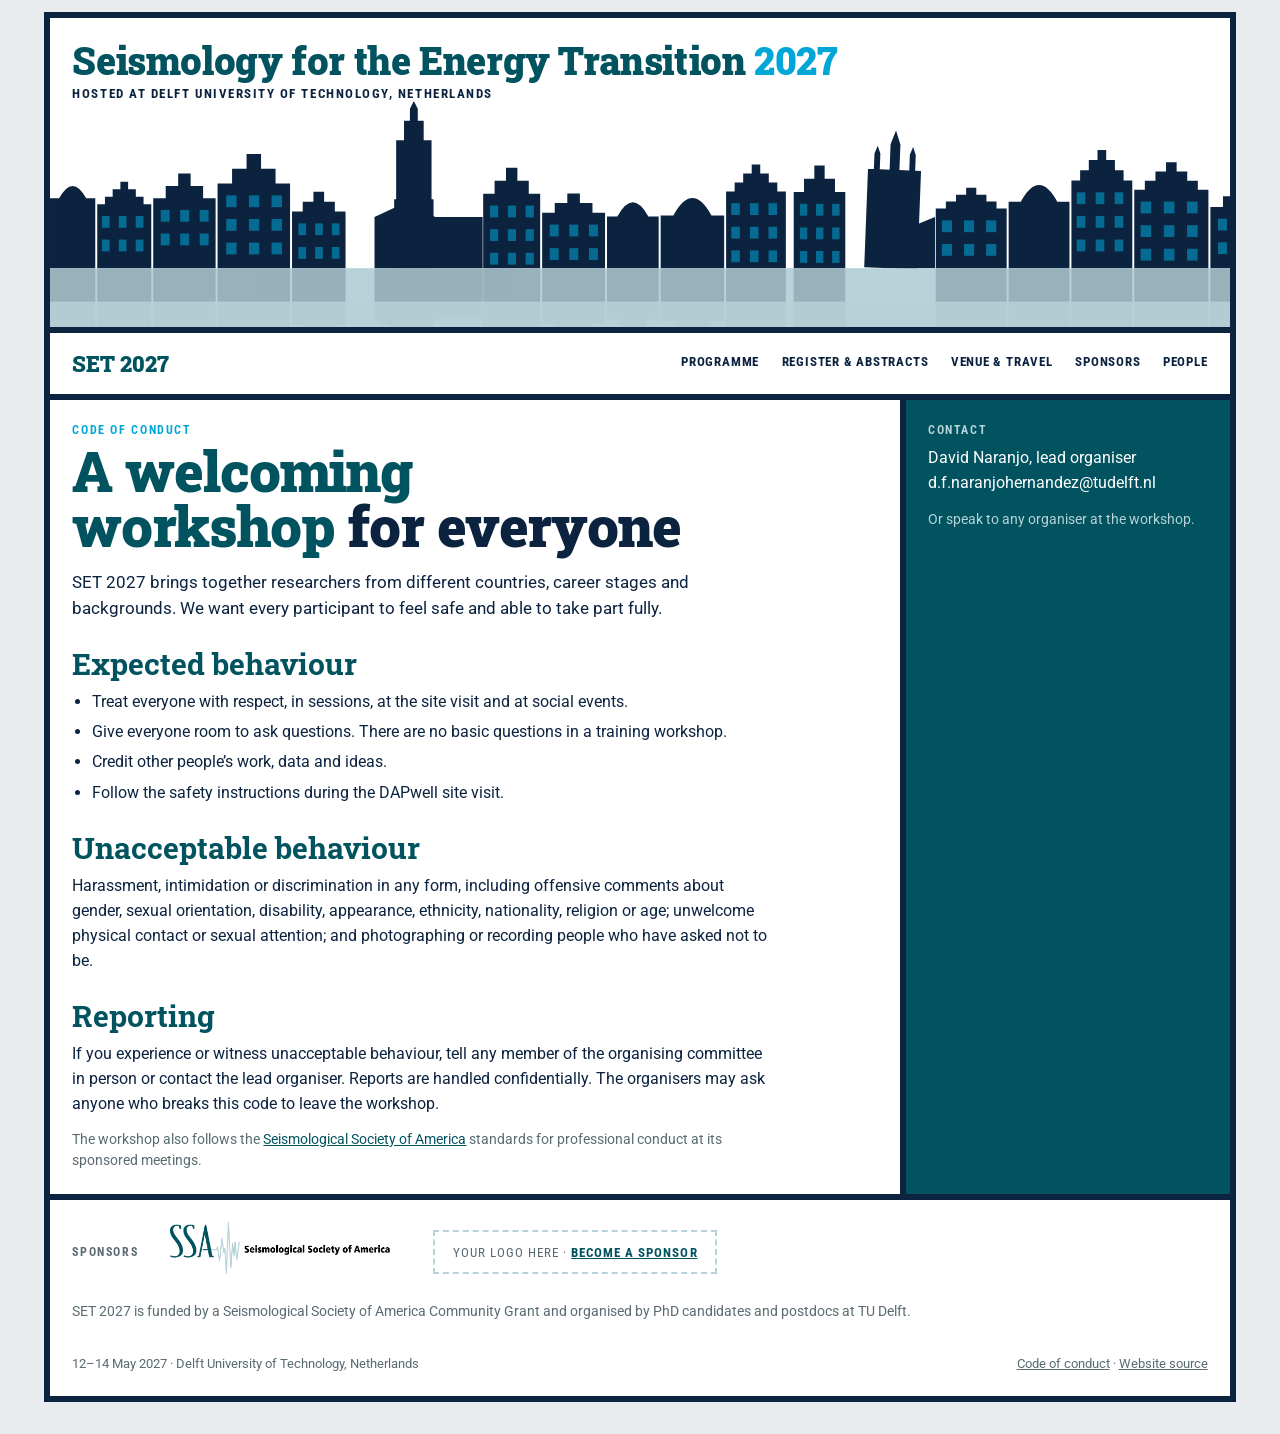
==== code-of-conduct.html @ 019ff0f4 "Add SET 2027 website: home, programme, registration, venue, sponsors, people, code of conduct Co-Aut" ====
<!doctype html>
<html lang="en">
<head>
<meta charset="utf-8">
<meta name="viewport" content="width=device-width, initial-scale=1, viewport-fit=cover">
<title>Code of conduct · SET 2027</title>
<meta name="description" content="Code of conduct for the SET 2027 workshop.">
<!-- HEAD:START -->
<link rel="preconnect" href="https://fonts.googleapis.com">
<link rel="preconnect" href="https://fonts.gstatic.com" crossorigin>
<link rel="stylesheet" href="https://fonts.googleapis.com/css2?family=Roboto+Slab:wght@400;700;900&family=Roboto+Condensed:wght@400;700&family=Roboto:wght@400;500&display=swap">
<link rel="stylesheet" href="assets/css/style.css">
<link rel="icon" href="assets/img/favicon.svg" type="image/svg+xml">
<!-- HEAD:END -->
</head>
<body>
<div class="page">
<div class="grid">
<!-- HEADER:START -->
<header class="cell full mast">
  <div class="name-block">
    <a class="name" href="index.html">Seismology for the Energy Transition <span>2027</span></a>
    <div class="host">Hosted at Delft University of Technology, Netherlands</div>
  </div>
  <svg class="skyline" viewBox="0 0 1200 230" role="img" aria-label="Delft skyline: canal houses with stepped gables, the Nieuwe Kerk spire and the leaning tower of the Oude Kerk, above a canal"></svg>
</header>
<nav class="cell full nav" aria-label="Main">
  <a class="home" href="index.html">SET 2027</a>
  <a class="link" href="programme.html">Programme</a>
  <a class="link" href="register.html">Register &amp; abstracts</a>
  <a class="link" href="venue.html">Venue &amp; travel</a>
  <a class="link" href="sponsors.html">Sponsors</a>
  <a class="link" href="people.html">People</a>
</nav>
<!-- HEADER:END -->
<main style="display:contents">
<section class="cell span2 prose">
  <div class="k c">Code of conduct</div>
  <h1 style="margin-top:.4rem">A welcoming workshop <span>for everyone</span></h1>
  <p class="lede">SET 2027 brings together researchers from different countries, career stages and backgrounds. We want every participant to feel safe and able to take part fully.</p>
  <h2>Expected behaviour</h2>
  <ul>
    <li>Treat everyone with respect, in sessions, at the site visit and at social events.</li>
    <li>Give everyone room to ask questions. There are no basic questions in a training workshop.</li>
    <li>Credit other people’s work, data and ideas.</li>
    <li>Follow the safety instructions during the DAPwell site visit.</li>
  </ul>
  <h2>Unacceptable behaviour</h2>
  <p>Harassment, intimidation or discrimination in any form, including offensive comments about gender, sexual orientation, disability, appearance, ethnicity, nationality, religion or age; unwelcome physical contact or sexual attention; and photographing or recording people who have asked not to be.</p>
  <h2>Reporting</h2>
  <p>If you experience or witness unacceptable behaviour, tell any member of the organising committee in person or contact the lead organiser. Reports are handled confidentially. The organisers may ask anyone who breaks this code to leave the workshop.</p>
  <p class="small">The workshop also follows the <a href="https://www.seismosoc.org/">Seismological Society of America</a> standards for professional conduct at its sponsored meetings.</p>
</section>
<section class="cell teal">
  <div class="k" style="color:var(--mist)">Contact</div>
  <p style="margin-top:.6rem">David Naranjo, lead organiser<br>d.f.naranjohernandez@tudelft.nl</p>
  <p class="small">Or speak to any organiser at the workshop.</p>
</section>
</main>
<!-- FOOTER:START -->
<footer class="cell full spon" id="sponsors-strip">
  <div class="k">Sponsors</div>
  <div class="logos">
    <a href="https://www.seismosoc.org/" rel="noopener"><img src="assets/img/ssa-logo.png" alt="Seismological Society of America" width="229" height="52"></a>
    <div class="slot-logo">Your logo here · <a href="sponsors.html">become a sponsor</a></div>
  </div>
  <p class="small full" style="grid-column:1/-1">SET 2027 is funded by a Seismological Society of America Community Grant and organised by PhD candidates and postdocs at TU Delft.</p>
  <div class="foot" style="grid-column:1/-1">
    <span>12–14 May 2027 · Delft University of Technology, Netherlands</span>
    <span><a href="code-of-conduct.html">Code of conduct</a> · <a href="https://github.com/davidn182/Seismology-for-the-Energy-Transition">Website source</a></span>
  </div>
</footer>
<!-- FOOTER:END -->
</div>
</div>
<script src="assets/js/site.js"></script>
</body>
</html>
---- assets/css/style.css ----
/* SET 2027 website
   Layout: a Mondrian-style grid of cells separated by dark-blue lines.
   Palette: SSA teal and mist, TU Delft cyan and dark blue. */
:root{
  --teal:#00535f;
  --mist:#b7d2d8;
  --cyan:#00a6d6;
  --navy:#0c2340;
  --paper:#ffffff;
  --mute:#5a6b72;
  --line:6px;
  --f-disp:"Roboto Slab",Rockwell,Georgia,serif;
  --f-cond:"Roboto Condensed","Arial Narrow",Arial,sans-serif;
  --f-body:"Roboto",Arial,Helvetica,sans-serif;
}
*,*::before,*::after{box-sizing:border-box}
html{background:#e9ecee}
body{margin:0;background:#e9ecee;color:var(--navy);font-family:var(--f-body);font-size:16px;line-height:1.55;-webkit-font-smoothing:antialiased}
img{max-width:100%}
a{color:var(--teal)}
a:focus-visible,button:focus-visible{outline:3px solid var(--cyan);outline-offset:2px}

.page{max-width:76rem;margin:0 auto;padding-left:max(12px,env(safe-area-inset-left,0px));padding-right:max(12px,env(safe-area-inset-right,0px));padding-block:12px 32px}
.grid{display:grid;gap:var(--line);background:var(--navy);border:var(--line) solid var(--navy);grid-template-columns:1.7fr .9fr 1fr}
.cell{background:var(--paper);padding:1.4rem;min-width:0}
.full{grid-column:1/-1}
.span2{grid-column:span 2}
.teal{background:var(--teal);color:#fff}
.cyan{background:var(--cyan);color:#fff}
.mist{background:var(--mist);color:var(--navy)}
.navyc{background:var(--navy);color:#fff}
.teal a,.cyan a,.navyc a{color:#fff}

/* labels and type */
.k{font:700 .72rem var(--f-cond);letter-spacing:.14em;text-transform:uppercase}
.k.c{color:var(--cyan)}
.v{font:700 1.9rem/1.05 var(--f-disp);margin-top:.3rem}
h1,h2,h3{font-family:var(--f-disp);text-wrap:balance;margin:0}
h1{font-weight:900;font-size:clamp(2rem,4.6vw,3.5rem);line-height:.98;letter-spacing:-.02em;color:var(--teal)}
h1 span{color:var(--navy)}
h2{font-weight:700;font-size:clamp(1.4rem,2.6vw,1.9rem);line-height:1.1;color:var(--teal)}
h3{font-weight:700;font-size:1.2rem;line-height:1.15}
p{margin:0 0 .8rem}
p:last-child{margin-bottom:0}
.lede{font-size:1.05rem;max-width:38rem;margin-top:1rem}
.prose>*{max-width:44rem}
.prose h2{margin:1.6rem 0 .6rem}
.prose h2:first-child{margin-top:0}
.prose ul,.prose ol{padding-left:1.2rem;margin:0 0 .9rem}
.prose li{margin-bottom:.35rem}
.small{font-size:.85rem;color:var(--mute)}
.teal .small,.cyan .small,.navyc .small{color:var(--mist)}

/* masthead: name + Delft skyline */
.mast{padding:0}
.mast .name-block{padding:1.4rem 1.4rem 0;display:flex;flex-direction:column;gap:.35rem}
.mast .name{font:900 clamp(1.4rem,3.6vw,2.4rem)/1.05 var(--f-disp);color:var(--teal);letter-spacing:-.01em;text-decoration:none;text-wrap:balance}
.mast .name span{color:var(--cyan)}
.mast .host{font:700 .8rem var(--f-cond);letter-spacing:.12em;text-transform:uppercase}
.mast svg{display:block;width:100%;height:auto}
.mast .sky{fill:var(--paper)}.mast .sil{fill:var(--navy)}.mast .water{fill:var(--mist)}.mast .refl{fill:var(--navy);opacity:.18}.mast .win{fill:var(--cyan)}

/* nav */
.nav{display:flex;flex-wrap:wrap;gap:.4rem 1.4rem;align-items:center;padding-block:1rem}
.nav .home{font:900 1.35rem var(--f-disp);color:var(--teal);margin-right:auto;text-decoration:none}
.nav a.link{font:700 .82rem var(--f-cond);text-transform:uppercase;letter-spacing:.06em;color:var(--navy);text-decoration:none;border-bottom:3px solid transparent;padding-bottom:2px}
.nav a.link:hover{border-bottom-color:var(--mist)}
.nav a.link[aria-current="page"]{border-bottom-color:var(--cyan)}

/* buttons */
.btn{display:inline-block;background:var(--teal);color:#fff;padding:.7rem 1rem;font:700 .85rem var(--f-cond);text-transform:uppercase;letter-spacing:.06em;text-decoration:none;border:0}
.btn:hover{background:var(--navy)}
.btn.inv{background:#fff;color:var(--teal)}
.btn.inv:hover{background:var(--mist)}
.btn.pending{background:var(--mist);color:var(--navy);cursor:default}

/* hero */
.hero h1{margin-top:.4rem}
.photo{margin:0;padding:0;position:relative;min-height:22rem}
.photo img{position:absolute;inset:0;width:100%;height:100%;object-fit:cover;object-position:50% 30%}
.photo figcaption{position:absolute;right:0;bottom:0;background:#0c2340cc;color:#fff;font-size:.65rem;padding:.2rem .45rem}
.photo figcaption a{color:#fff}

/* stepped-gable house cell */
.gable{background:var(--navy);padding:0;display:flex}
.house{flex:1;background-color:var(--teal);color:#fff;padding:7.6rem 1.4rem 1.4rem;display:flex;flex-direction:column;justify-content:flex-end;gap:1rem;position:relative;
  background-image:linear-gradient(90deg,#ffffff1f 2px,transparent 2px),linear-gradient(#ffffff1f 2px,transparent 2px);background-size:46px 46px;background-position:-2px -2px;
  clip-path:polygon(0 100%,0 104px,14% 104px,14% 78px,26% 78px,26% 52px,38% 52px,38% 26px,44% 26px,44% 0,56% 0,56% 26px,62% 26px,62% 52px,74% 52px,74% 78px,86% 78px,86% 104px,100% 104px,100% 100%)}
.house::before{content:"";position:absolute;left:50%;top:34px;width:28px;height:40px;transform:translateX(-50%);background:var(--mist);opacity:.55}
.house>*{position:relative}
.house .k{color:var(--mist)}
.house .btn{align-self:flex-start}

/* day cards */
.day h3{margin:.35rem 0 .45rem}
.day p{font-size:.92rem}
.day a.more{display:inline-block;margin-top:.6rem;font:700 .78rem var(--f-cond);text-transform:uppercase;letter-spacing:.06em}

/* figures */
.fig{margin:0;padding:0}
.fig img{display:block;width:100%;height:auto}
.fig figcaption{display:flex;flex-wrap:wrap;justify-content:space-between;gap:.2rem 1rem;padding:.55rem 1rem;font-size:.72rem;color:var(--mute);border-top:1px solid var(--mist)}
.fig figcaption a{color:inherit}

/* programme */
.slots{list-style:none;margin:0;padding:0;display:flex;flex-direction:column}
.slot{display:grid;grid-template-columns:3.4rem 1fr;gap:.8rem;padding:.6rem 0;border-top:1px solid var(--mist)}
.slot:first-child{border-top:0}
.slot time{font:700 .82rem var(--f-cond);font-variant-numeric:tabular-nums;padding-top:.15rem;color:var(--mute)}
.slot .t{font:700 1rem/1.25 var(--f-disp)}
.slot .s{font-size:.86rem;color:var(--mute);margin-top:.15rem}
.slot.brk .t{font:400 .92rem var(--f-body);color:var(--mute)}
.slot.key .t{color:var(--teal)}
.dayhead{display:flex;flex-direction:column;gap:.3rem}

/* facts list */
.facts{display:grid;grid-template-columns:repeat(auto-fit,minmax(12rem,1fr));gap:1.2rem 1.6rem}
.facts div{min-width:0}

/* people */
.people{display:grid;grid-template-columns:repeat(auto-fill,minmax(14rem,1fr));gap:var(--line);background:var(--navy)}
.person{background:var(--paper);padding:1.1rem;display:flex;gap:.9rem;align-items:center;min-width:0}
.avatar{flex:none;width:3.2rem;height:3.2rem;display:grid;place-items:center;font:700 1.05rem var(--f-disp);color:#fff;background:var(--teal)}
.person:nth-child(4n+2) .avatar{background:var(--cyan)}
.person:nth-child(4n+3) .avatar{background:var(--mist);color:var(--navy)}
.person:nth-child(4n+4) .avatar{background:var(--navy)}
.person .nm{font:700 1rem/1.2 var(--f-disp)}
.person .rl{font-size:.82rem;color:var(--mute)}

/* sponsors footer */
.spon{display:grid;grid-template-columns:auto 1fr;gap:1.2rem 2rem;align-items:center}
.spon .k{color:var(--mute)}
.logos{display:flex;flex-wrap:wrap;gap:1rem 2.2rem;align-items:center}
.logos img{height:52px;width:auto}
.slot-logo{border:2px dashed var(--mist);color:var(--mute);font:400 .8rem var(--f-cond);padding:.8rem 1.1rem;text-transform:uppercase;letter-spacing:.08em}
.slot-logo a{color:var(--teal);font-weight:700}
.foot{display:flex;flex-wrap:wrap;justify-content:space-between;gap:.4rem 1.4rem;font-size:.8rem;color:var(--mute)}
.foot a{color:var(--mute)}

.tbc{display:inline-block;font:700 .66rem var(--f-cond);letter-spacing:.1em;text-transform:uppercase;background:var(--mist);color:var(--navy);padding:.1rem .4rem;vertical-align:middle}

@media (max-width:800px){
  .grid{grid-template-columns:1fr}
  .span2,.full{grid-column:auto}
  .photo{min-height:0;aspect-ratio:4/3}
  .spon{grid-template-columns:1fr}
}
@media (prefers-reduced-motion:reduce){*{animation:none!important;transition:none!important}}
.grid.even{grid-template-columns:repeat(3,minmax(0,1fr))}
@media (max-width:800px){.grid.even{grid-template-columns:1fr}}
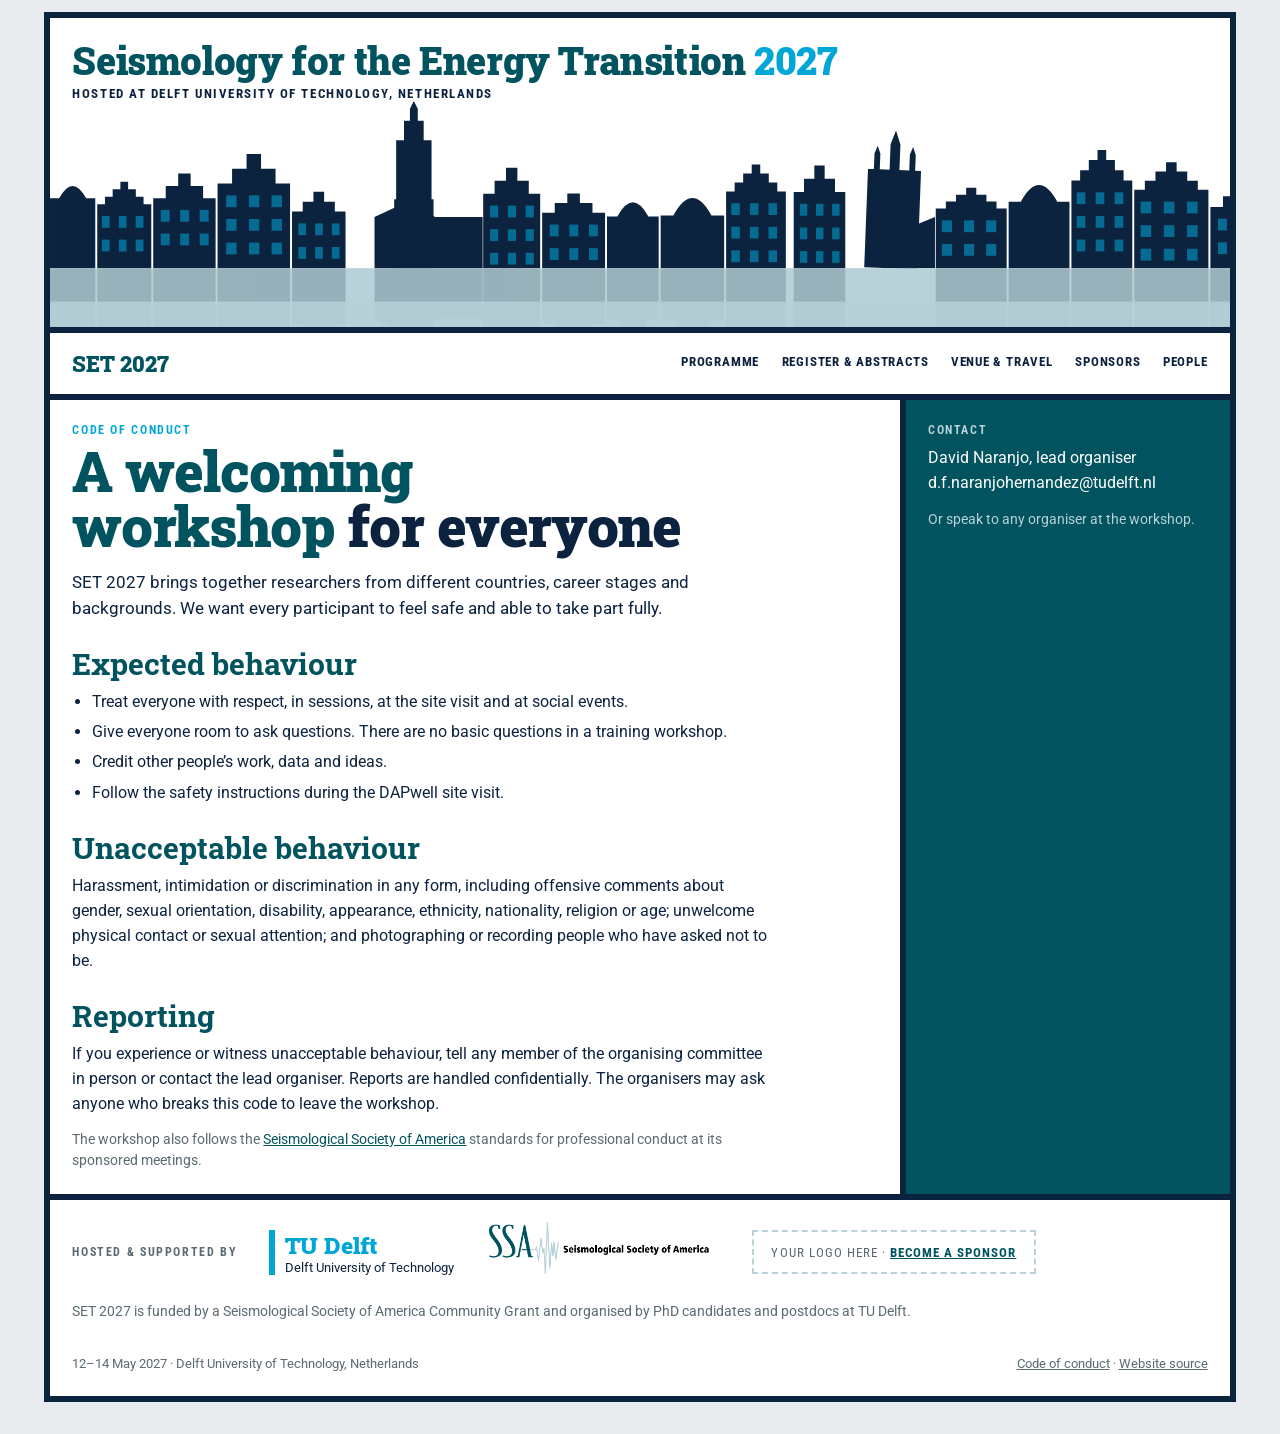
==== commit 05f019ce: "Add TU Delft as host in footer and sponsors page Co-Authored-By: Claude Opus 5.5 <noreply@anthropic." ====
--- a/code-of-conduct.html
+++ b/code-of-conduct.html
@@ -59,8 +59,9 @@
 </main>
 <!-- FOOTER:START -->
 <footer class="cell full spon" id="sponsors-strip">
-  <div class="k">Sponsors</div>
+  <div class="k">Hosted &amp; supported by</div>
   <div class="logos">
+    <a class="org-text" href="https://www.tudelft.nl/en/" rel="noopener"><span>TU Delft</span>Delft University of Technology</a>
     <a href="https://www.seismosoc.org/" rel="noopener"><img src="assets/img/ssa-logo.png" alt="Seismological Society of America" width="229" height="52"></a>
     <div class="slot-logo">Your logo here · <a href="sponsors.html">become a sponsor</a></div>
   </div>
--- a/assets/css/style.css
+++ b/assets/css/style.css
@@ -148,3 +148,6 @@
 @media (prefers-reduced-motion:reduce){*{animation:none!important;transition:none!important}}
 .grid.even{grid-template-columns:repeat(3,minmax(0,1fr))}
 @media (max-width:800px){.grid.even{grid-template-columns:1fr}}
+/* text mark for TU Delft until the official logo file is added */
+.org-text{display:flex;flex-direction:column;line-height:1.05;text-decoration:none;color:var(--navy);font:400 .8rem var(--f-body);border-left:6px solid var(--cyan);padding-left:.6rem}
+.org-text span{font:900 1.45rem var(--f-disp);color:var(--cyan)}
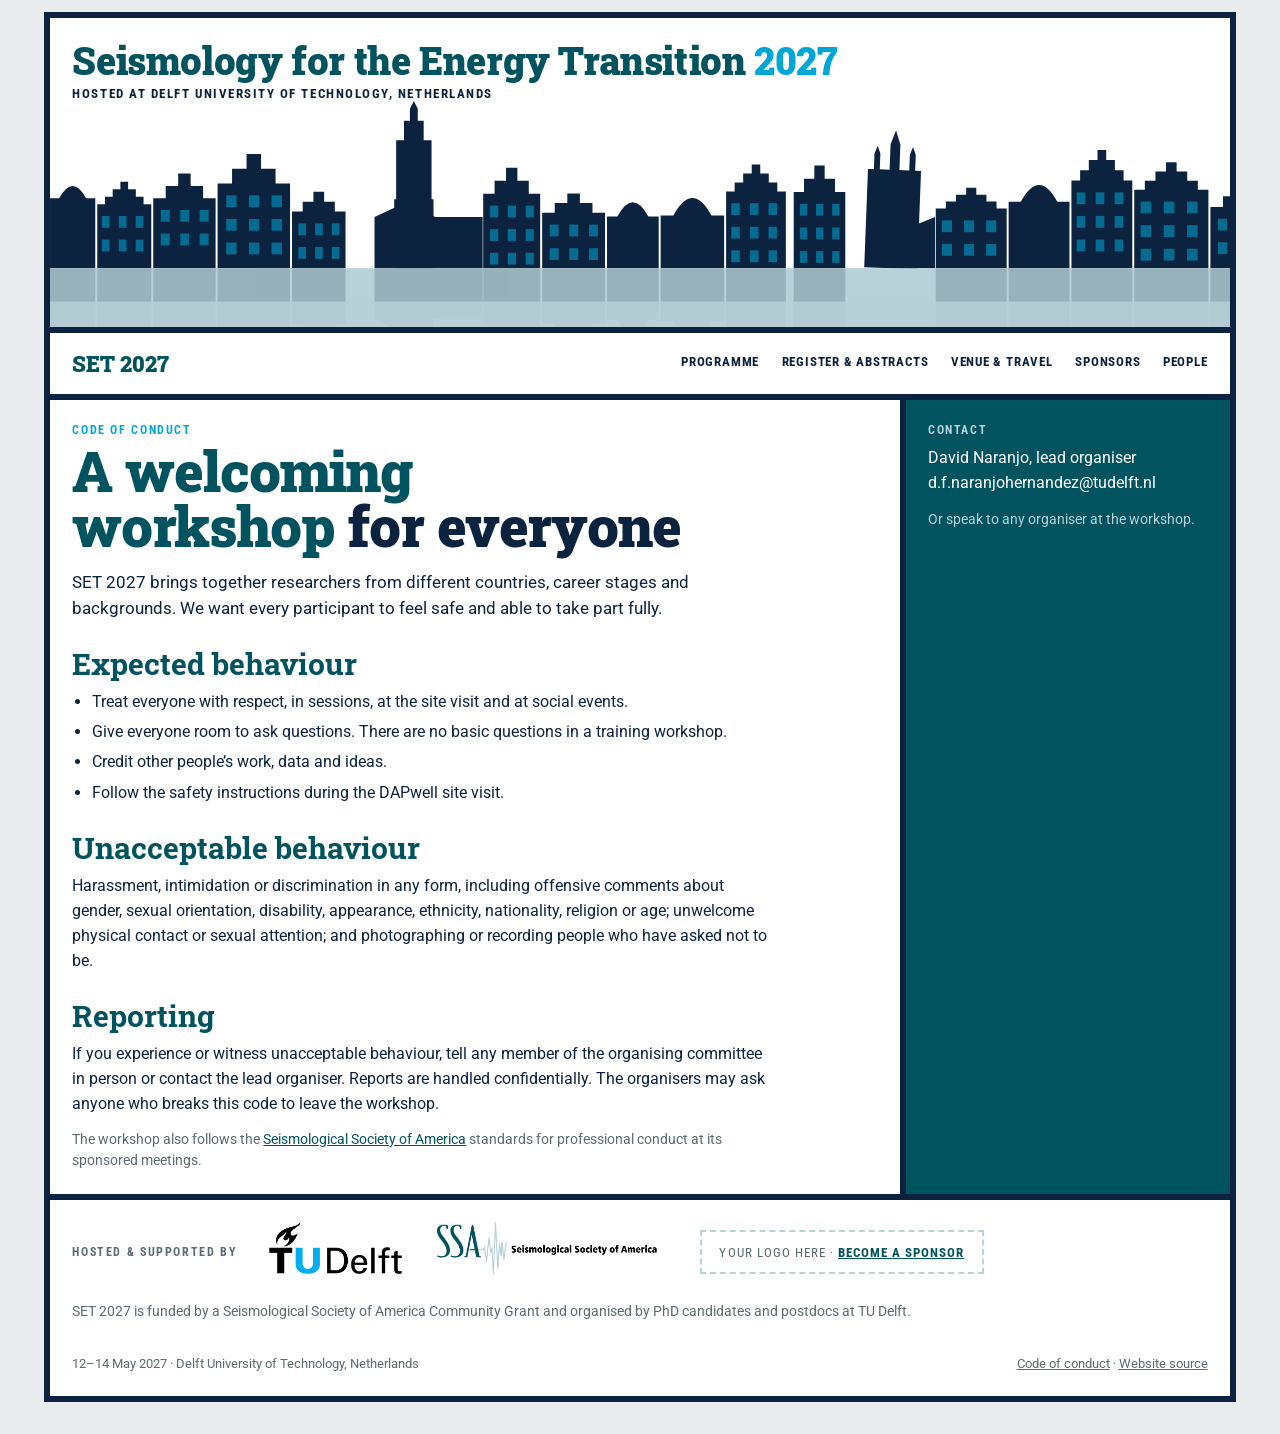
==== commit 9f12be63: "Add official TU Delft logo Co-Authored-By: Claude Opus 5.5 <noreply@anthropic.com> Claude-Session: h" ====
--- a/code-of-conduct.html
+++ b/code-of-conduct.html
@@ -61,7 +61,7 @@
 <footer class="cell full spon" id="sponsors-strip">
   <div class="k">Hosted &amp; supported by</div>
   <div class="logos">
-    <a class="org-text" href="https://www.tudelft.nl/en/" rel="noopener"><span>TU Delft</span>Delft University of Technology</a>
+    <a href="https://www.tudelft.nl/en/" rel="noopener"><img src="assets/img/tudelft-logo.png" alt="Delft University of Technology" width="104" height="52"></a>
     <a href="https://www.seismosoc.org/" rel="noopener"><img src="assets/img/ssa-logo.png" alt="Seismological Society of America" width="229" height="52"></a>
     <div class="slot-logo">Your logo here · <a href="sponsors.html">become a sponsor</a></div>
   </div>
--- a/assets/css/style.css
+++ b/assets/css/style.css
@@ -151,3 +151,7 @@
 /* text mark for TU Delft until the official logo file is added */
 .org-text{display:flex;flex-direction:column;line-height:1.05;text-decoration:none;color:var(--navy);font:400 .8rem var(--f-body);border-left:6px solid var(--cyan);padding-left:.6rem}
 .org-text span{font:900 1.45rem var(--f-disp);color:var(--cyan)}
+/* home hero: gable house above a geothermal doublet cross-section */
+.house.geo{padding-bottom:0}
+.house.geo .btn{margin-bottom:1.2rem}
+.subsurface{display:block;width:calc(100% + 2.8rem);margin:0 -1.4rem;height:auto;position:relative}
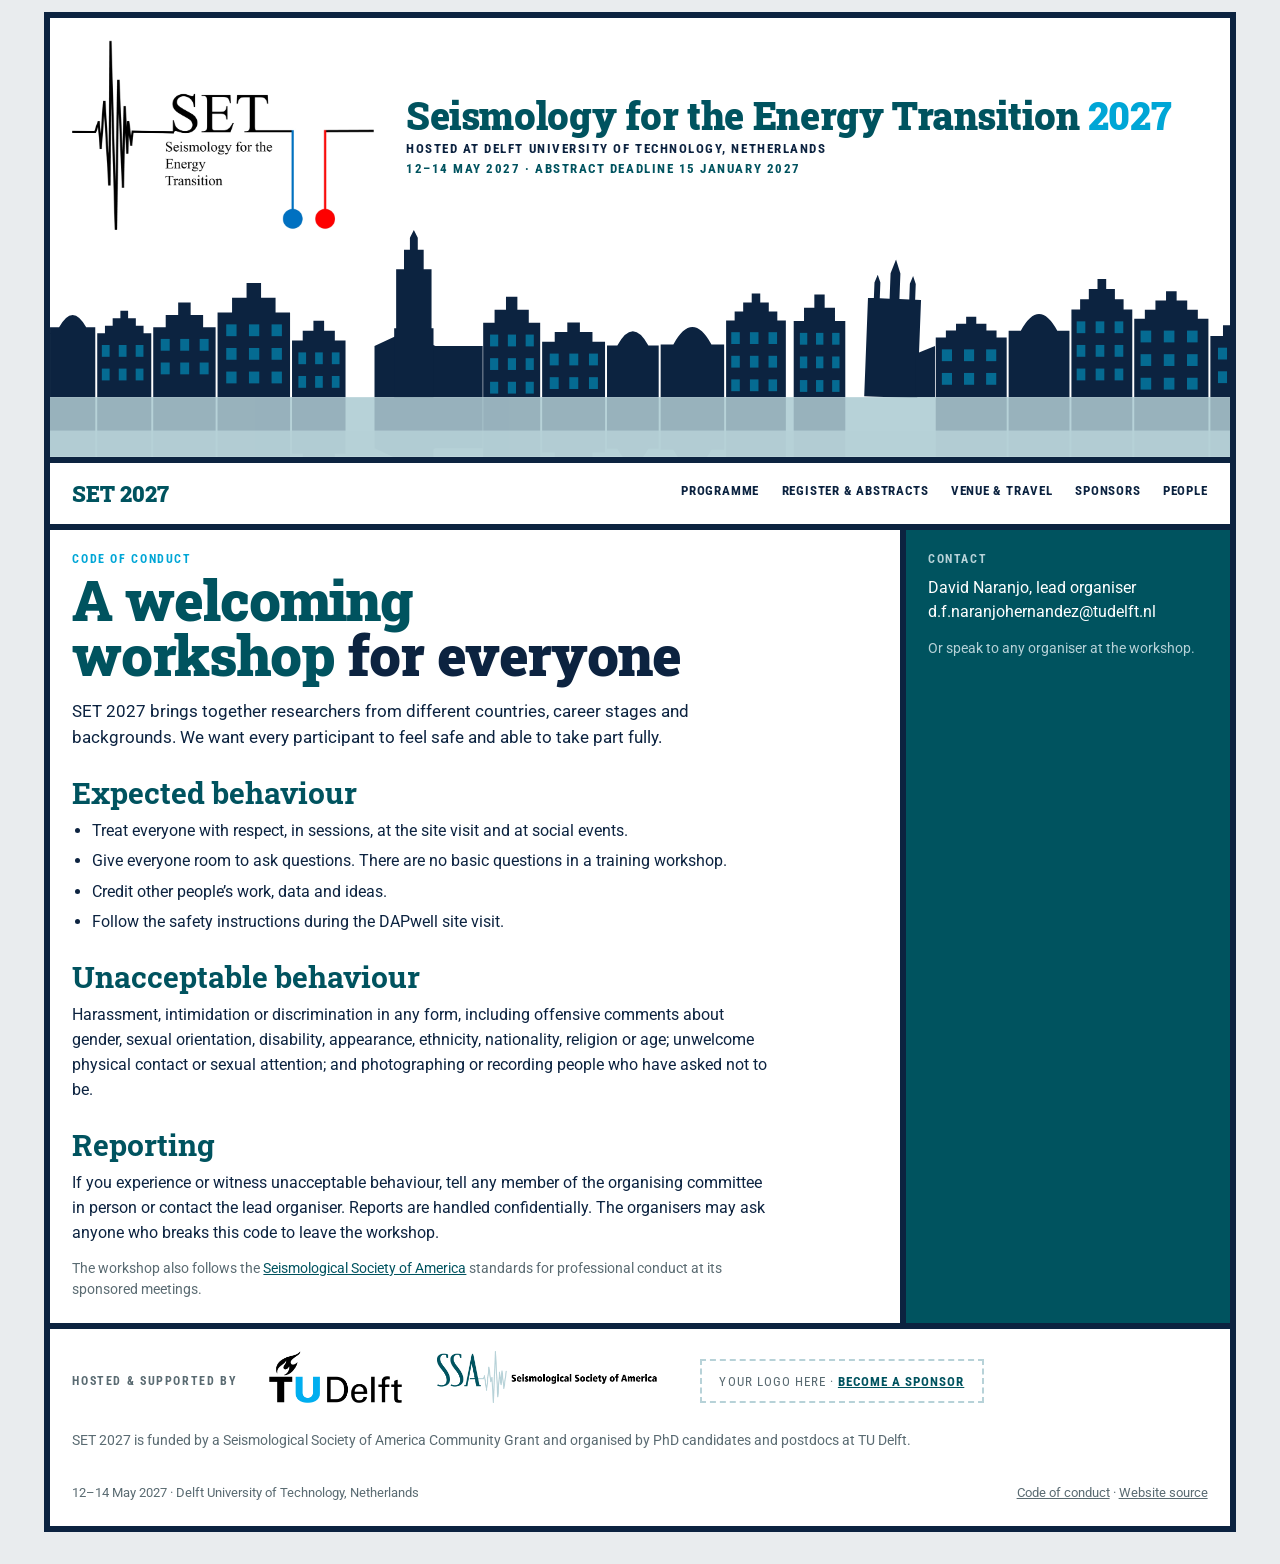
==== commit 91d5c0c8: "Add SET logo to masthead; abstract deadline 15 January 2027 Co-Authored-By: Claude Opus 5.5 <noreply" ====
--- a/code-of-conduct.html
+++ b/code-of-conduct.html
@@ -18,9 +18,13 @@
 <div class="grid">
 <!-- HEADER:START -->
 <header class="cell full mast">
-  <div class="name-block">
-    <a class="name" href="index.html">Seismology for the Energy Transition <span>2027</span></a>
-    <div class="host">Hosted at Delft University of Technology, Netherlands</div>
+  <div class="name-block with-logo">
+    <a class="logo" href="index.html"><img src="assets/img/set-logo.png" alt="SET, Seismology for the Energy Transition" width="900" height="567"></a>
+    <div class="mast-text">
+      <a class="name" href="index.html">Seismology for the Energy Transition <span>2027</span></a>
+      <div class="host">Hosted at Delft University of Technology, Netherlands</div>
+      <div class="host when">12–14 May 2027 · Abstract deadline 15 January 2027</div>
+    </div>
   </div>
   <svg class="skyline" viewBox="0 0 1200 230" role="img" aria-label="Delft skyline: canal houses with stepped gables, the Nieuwe Kerk spire and the leaning tower of the Oude Kerk, above a canal"></svg>
 </header>
@@ -61,7 +65,7 @@
 <footer class="cell full spon" id="sponsors-strip">
   <div class="k">Hosted &amp; supported by</div>
   <div class="logos">
-    <a href="https://www.tudelft.nl/en/" rel="noopener"><img src="assets/img/tudelft-logo.png" alt="Delft University of Technology" width="104" height="52"></a>
+    <a href="https://www.tudelft.nl/en/" rel="noopener"><img src="assets/img/tudelft-logo.png" alt="Delft University of Technology" width="133" height="52"></a>
     <a href="https://www.seismosoc.org/" rel="noopener"><img src="assets/img/ssa-logo.png" alt="Seismological Society of America" width="229" height="52"></a>
     <div class="slot-logo">Your logo here · <a href="sponsors.html">become a sponsor</a></div>
   </div>
--- a/assets/css/style.css
+++ b/assets/css/style.css
@@ -75,7 +75,7 @@
 .btn.pending{background:var(--mist);color:var(--navy);cursor:default}
 
 /* hero */
-.hero h1{margin-top:.4rem}
+.hero h1{margin-top:.4rem;font-size:clamp(1.55rem,2.8vw,2.25rem);line-height:1.1;letter-spacing:-.01em}
 .photo{margin:0;padding:0;position:relative;min-height:22rem}
 .photo img{position:absolute;inset:0;width:100%;height:100%;object-fit:cover;object-position:50% 30%}
 .photo figcaption{position:absolute;right:0;bottom:0;background:#0c2340cc;color:#fff;font-size:.65rem;padding:.2rem .45rem}
@@ -155,3 +155,9 @@
 .house.geo{padding-bottom:0}
 .house.geo .btn{margin-bottom:1.2rem}
 .subsurface{display:block;width:calc(100% + 2.8rem);margin:0 -1.4rem;height:auto;position:relative}
+/* masthead with SET logo */
+.mast .name-block.with-logo{flex-direction:row;align-items:center;gap:1rem 2rem;flex-wrap:wrap}
+.mast .logo{flex:none;display:block}
+.mast .logo img{display:block;height:clamp(110px,16vw,190px);width:auto}
+.mast .mast-text{display:flex;flex-direction:column;gap:.35rem;min-width:0;flex:1 1 18rem}
+.mast .host.when{color:var(--teal)}
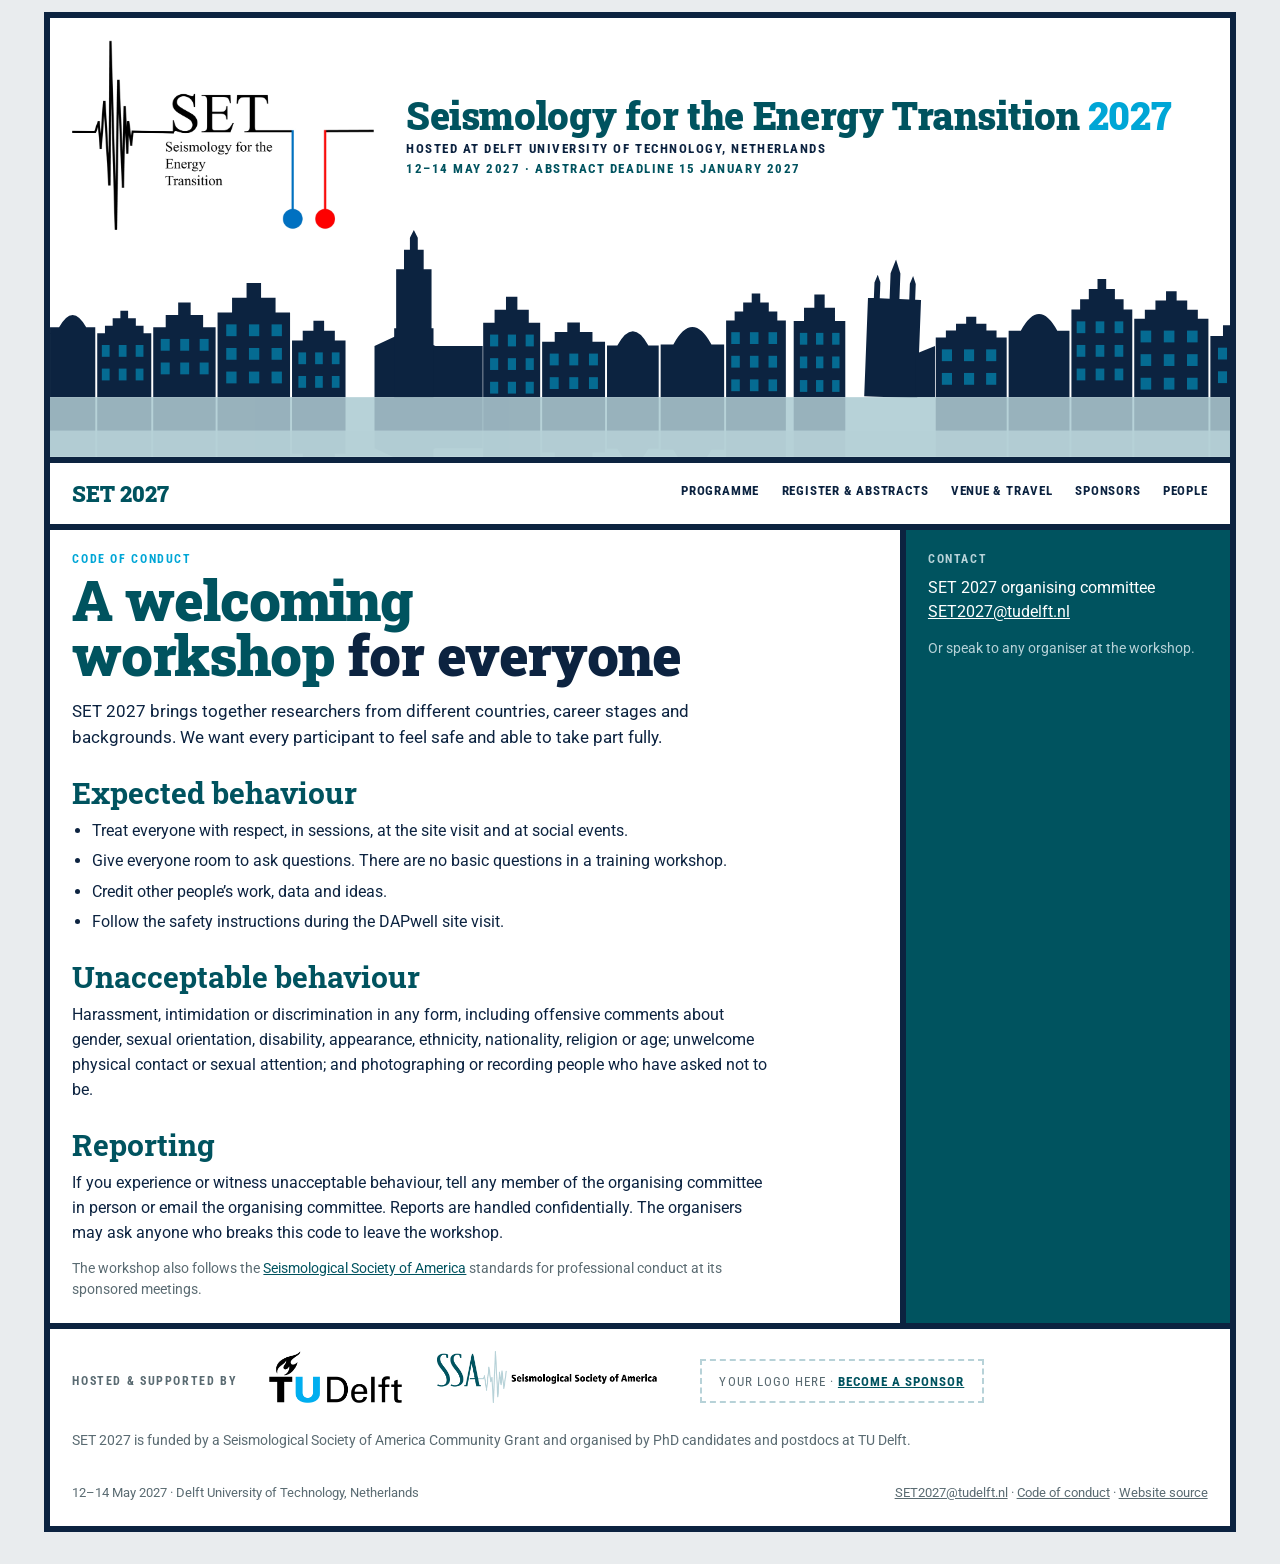
==== commit 69995dfb: "Contact: shared address SET2027@tudelft.nl Co-Authored-By: Claude Opus 5.5 <noreply@anthropic.com> C" ====
--- a/code-of-conduct.html
+++ b/code-of-conduct.html
@@ -52,12 +52,12 @@
   <h2>Unacceptable behaviour</h2>
   <p>Harassment, intimidation or discrimination in any form, including offensive comments about gender, sexual orientation, disability, appearance, ethnicity, nationality, religion or age; unwelcome physical contact or sexual attention; and photographing or recording people who have asked not to be.</p>
   <h2>Reporting</h2>
-  <p>If you experience or witness unacceptable behaviour, tell any member of the organising committee in person or contact the lead organiser. Reports are handled confidentially. The organisers may ask anyone who breaks this code to leave the workshop.</p>
+  <p>If you experience or witness unacceptable behaviour, tell any member of the organising committee in person or email the organising committee. Reports are handled confidentially. The organisers may ask anyone who breaks this code to leave the workshop.</p>
   <p class="small">The workshop also follows the <a href="https://www.seismosoc.org/">Seismological Society of America</a> standards for professional conduct at its sponsored meetings.</p>
 </section>
 <section class="cell teal">
   <div class="k" style="color:var(--mist)">Contact</div>
-  <p style="margin-top:.6rem">David Naranjo, lead organiser<br>d.f.naranjohernandez@tudelft.nl</p>
+  <p style="margin-top:.6rem">SET 2027 organising committee<br><a href="mailto:SET2027@tudelft.nl">SET2027@tudelft.nl</a></p>
   <p class="small">Or speak to any organiser at the workshop.</p>
 </section>
 </main>
@@ -72,7 +72,7 @@
   <p class="small full" style="grid-column:1/-1">SET 2027 is funded by a Seismological Society of America Community Grant and organised by PhD candidates and postdocs at TU Delft.</p>
   <div class="foot" style="grid-column:1/-1">
     <span>12–14 May 2027 · Delft University of Technology, Netherlands</span>
-    <span><a href="code-of-conduct.html">Code of conduct</a> · <a href="https://github.com/davidn182/Seismology-for-the-Energy-Transition">Website source</a></span>
+    <span><a href="mailto:SET2027@tudelft.nl">SET2027@tudelft.nl</a> · <a href="code-of-conduct.html">Code of conduct</a> · <a href="https://github.com/davidn182/Seismology-for-the-Energy-Transition">Website source</a></span>
   </div>
 </footer>
 <!-- FOOTER:END -->
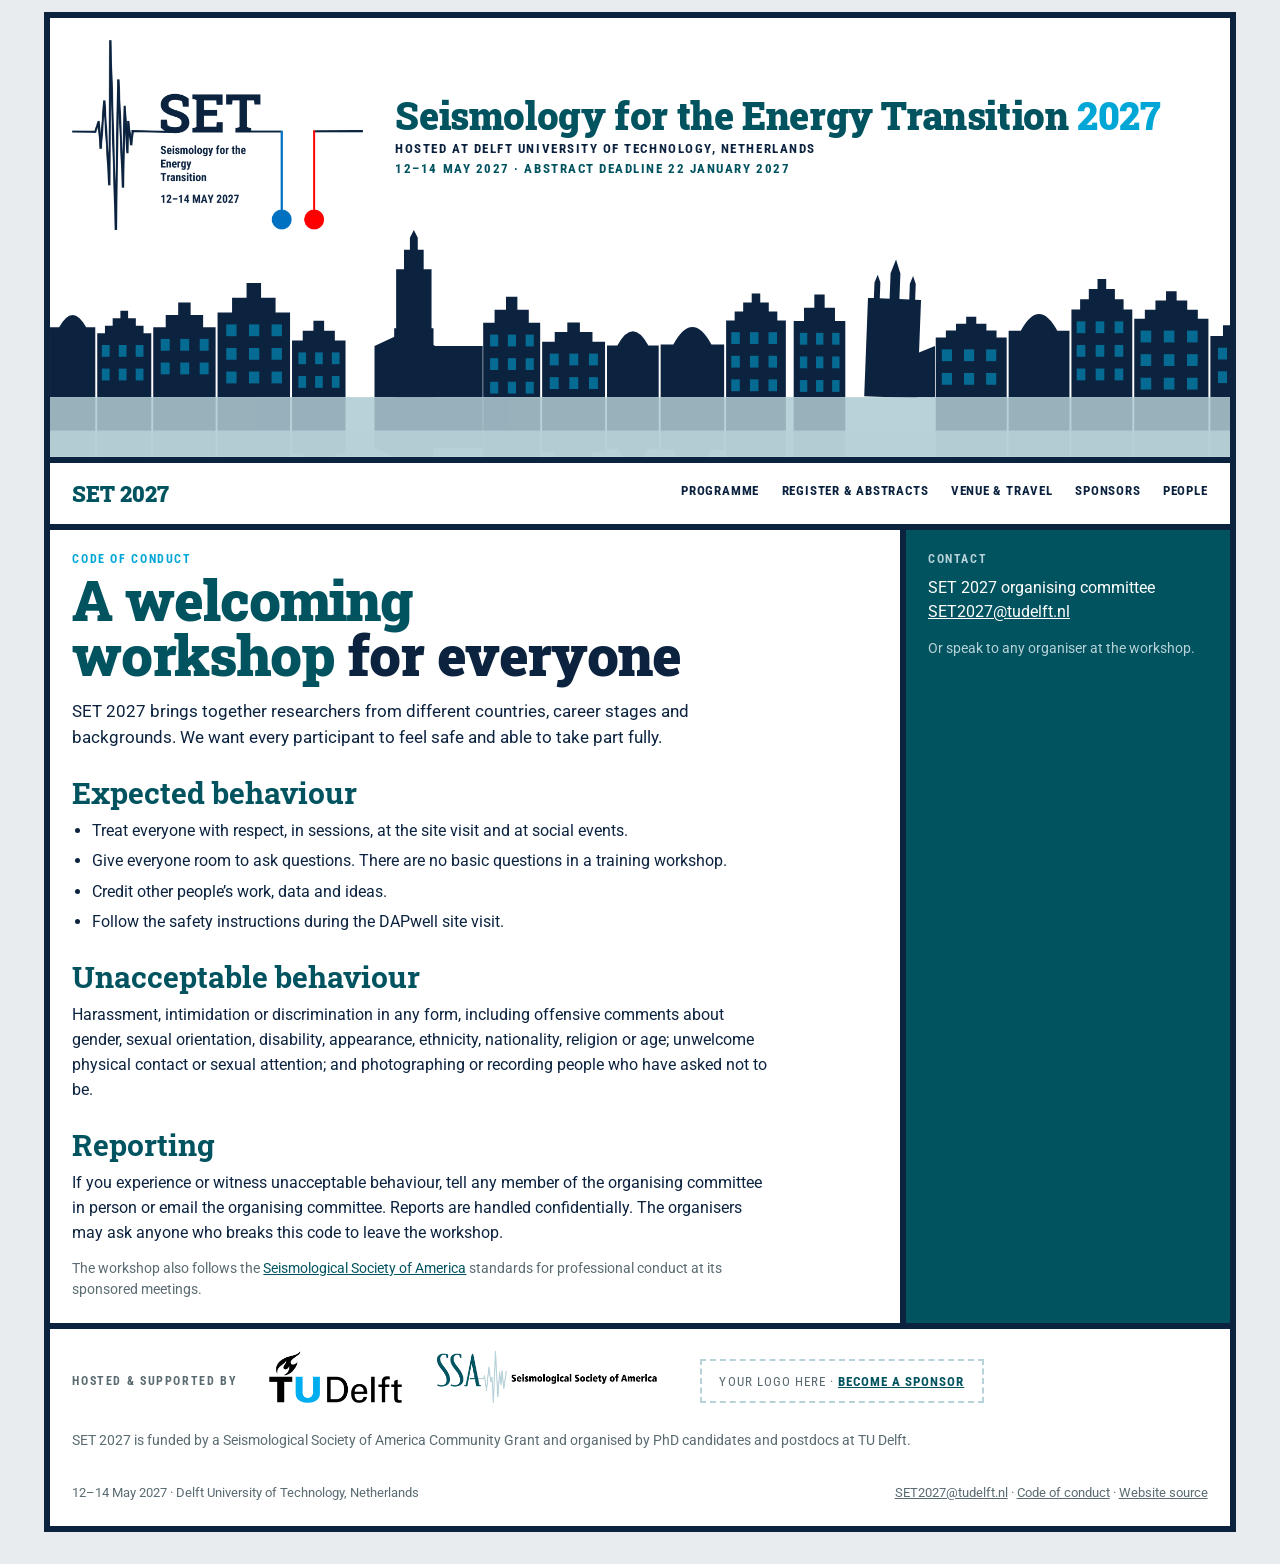
==== commit 480ab33f: "New SET logo; abstract deadline moved to 22 January 2027 Co-Authored-By: Claude Opus 5.5 <noreply@an" ====
--- a/code-of-conduct.html
+++ b/code-of-conduct.html
@@ -19,11 +19,11 @@
 <!-- HEADER:START -->
 <header class="cell full mast">
   <div class="name-block with-logo">
-    <a class="logo" href="index.html"><img src="assets/img/set-logo.png" alt="SET, Seismology for the Energy Transition" width="900" height="567"></a>
+    <a class="logo" href="index.html"><img src="assets/img/set-logo.png" alt="SET, Seismology for the Energy Transition" width="1000" height="653"></a>
     <div class="mast-text">
       <a class="name" href="index.html">Seismology for the Energy Transition <span>2027</span></a>
       <div class="host">Hosted at Delft University of Technology, Netherlands</div>
-      <div class="host when">12–14 May 2027 · Abstract deadline 15 January 2027</div>
+      <div class="host when">12–14 May 2027 · Abstract deadline 22 January 2027</div>
     </div>
   </div>
   <svg class="skyline" viewBox="0 0 1200 230" role="img" aria-label="Delft skyline: canal houses with stepped gables, the Nieuwe Kerk spire and the leaning tower of the Oude Kerk, above a canal"></svg>
